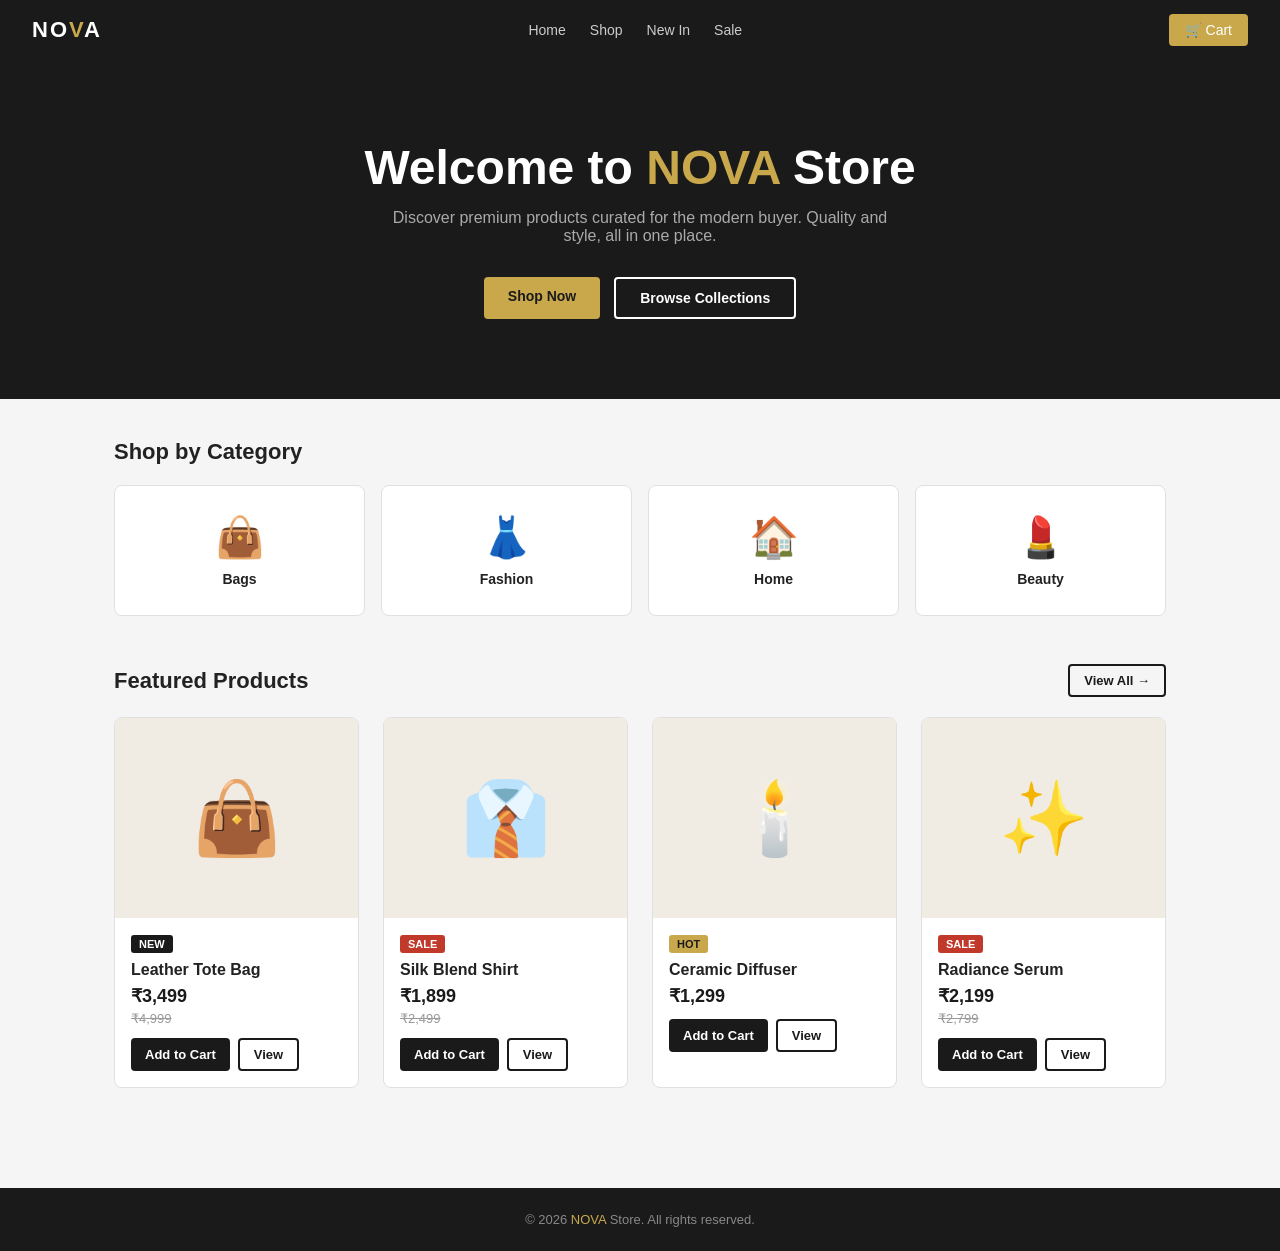
==== index.html @ 588d84c9 "message" ====
<!DOCTYPE html>
<html lang="en">
<head>
<meta charset="UTF-8"><meta name="viewport" content="width=device-width,initial-scale=1">
<title>NOVA Store — Home</title>
<link rel="stylesheet" href="style.css">
<style>
.hero { background:#1a1a1a; padding:80px 32px; text-align:center; }
.hero h1 { font-size:48px; color:#fff; margin-bottom:14px; }
.hero h1 span { color:#c9a84c; }
.hero p { color:#aaa; font-size:16px; margin-bottom:32px; max-width:500px; margin-left:auto; margin-right:auto; }
.hero-btns { display:flex; gap:14px; justify-content:center; flex-wrap:wrap; }

.categories { display:grid; grid-template-columns:repeat(4,1fr); gap:16px; margin-bottom:48px; }
.cat-card { background:#fff; border-radius:8px; padding:28px 16px; text-align:center; border:1px solid #e0e0e0; cursor:pointer; text-decoration:none; color:#222; transition:box-shadow 0.2s; }
.cat-card:hover { box-shadow:0 4px 16px rgba(0,0,0,0.1); }
.cat-card .icon { font-size:40px; margin-bottom:10px; }
.cat-card h4 { font-size:14px; font-weight:600; }

.products-grid { display:grid; grid-template-columns:repeat(4,1fr); gap:24px; }
@media(max-width:900px){ .products-grid{grid-template-columns:repeat(2,1fr);} .categories{grid-template-columns:repeat(2,1fr);} }
@media(max-width:480px){ .products-grid{grid-template-columns:1fr;} .categories{grid-template-columns:1fr 1fr;} }
</style>
</head>
<body>

<nav>
  <a href="index.html" class="logo">NO<span>V</span>A</a>
  <ul>
    <li><a href="index.html">Home</a></li>
    <li><a href="shop.html">Shop</a></li>
    <li><a href="shop.html">New In</a></li>
    <li><a href="shop.html">Sale</a></li>
  </ul>
  <a href="cart.html" class="nav-cart" id="cart-badge">🛒 Cart</a>
</nav>

<!-- HERO -->
<section class="hero">
  <h1>Welcome to <span>NOVA</span> Store</h1>
  <p>Discover premium products curated for the modern buyer. Quality and style, all in one place.</p>
  <div class="hero-btns">
    <a href="shop.html" class="btn btn-gold">Shop Now</a>
    <a href="shop.html" class="btn btn-outline" style="color:#fff;border-color:#fff">Browse Collections</a>
  </div>
</section>

<div class="page">

  <!-- CATEGORIES -->
  <div style="margin-bottom:20px">
    <h2 style="font-size:22px;margin-bottom:20px">Shop by Category</h2>
    <div class="categories">
      <a href="shop.html?cat=bags" class="cat-card"><div class="icon">👜</div><h4>Bags</h4></a>
      <a href="shop.html?cat=fashion" class="cat-card"><div class="icon">👗</div><h4>Fashion</h4></a>
      <a href="shop.html?cat=home" class="cat-card"><div class="icon">🏠</div><h4>Home</h4></a>
      <a href="shop.html?cat=beauty" class="cat-card"><div class="icon">💄</div><h4>Beauty</h4></a>
    </div>
  </div>

  <!-- FEATURED -->
  <div style="display:flex;align-items:center;justify-content:space-between;margin-bottom:20px">
    <h2 style="font-size:22px">Featured Products</h2>
    <a href="shop.html" class="btn btn-outline btn-sm">View All →</a>
  </div>
  <div class="products-grid" id="featured"></div>

</div>

<footer>© 2026 <span>NOVA</span> Store. All rights reserved.</footer>
<div id="toast"></div>
<script src="app.js"></script>
<script>
// Show first 4 products
const grid = document.getElementById('featured');
PRODUCTS.slice(0,4).forEach(p => {
  grid.innerHTML += `
  <div class="product-card">
    <a href="product.html?id=${p.id}" style="text-decoration:none;color:inherit">
      <div class="product-img">${p.emoji}</div>
    </a>
    <div class="product-body">
      ${p.badge ? `<span class="badge badge-${p.badge}">${p.badge.toUpperCase()}</span>` : ''}
      <a href="product.html?id=${p.id}" style="text-decoration:none;color:inherit"><div class="product-name">${p.name}</div></a>
      <div class="product-price">${fmt(p.price)}</div>
      ${p.original ? `<div class="product-old-price">${fmt(p.original)}</div>` : '<div style="margin-bottom:12px"></div>'}
      <div class="product-actions">
        <button class="btn btn-dark btn-sm" onclick="addToCart(${p.id})">Add to Cart</button>
        <a href="product.html?id=${p.id}" class="btn btn-outline btn-sm">View</a>
      </div>
    </div>
  </div>`;
});
</script>
</body>
</html>
---- style.css ----
* { margin: 0; padding: 0; box-sizing: border-box; }
body { font-family: Arial, sans-serif; background: #f5f5f5; color: #222; }

/* NAV */
nav {
  background: #1a1a1a; padding: 14px 32px;
  display: flex; align-items: center; justify-content: space-between;
}
nav .logo { color: #fff; font-size: 22px; font-weight: bold; text-decoration: none; letter-spacing: 2px; }
nav .logo span { color: #c9a84c; }
nav ul { list-style: none; display: flex; gap: 24px; }
nav ul a { color: #ccc; text-decoration: none; font-size: 14px; }
nav ul a:hover { color: #c9a84c; }
.nav-cart { color: #fff; text-decoration: none; font-size: 14px; background: #c9a84c; padding: 8px 16px; border-radius: 4px; }
.nav-cart:hover { background: #b8963d; }

/* PAGE WRAPPER */
.page { max-width: 1100px; margin: 0 auto; padding: 40px 24px; }

/* BUTTONS */
.btn { display: inline-block; padding: 11px 24px; border: none; border-radius: 4px; cursor: pointer; font-size: 14px; font-weight: 600; text-decoration: none; text-align: center; transition: background 0.2s; }
.btn-gold { background: #c9a84c; color: #1a1a1a; }
.btn-gold:hover { background: #b8963d; }
.btn-dark { background: #1a1a1a; color: #fff; }
.btn-dark:hover { background: #333; }
.btn-outline { background: transparent; color: #1a1a1a; border: 2px solid #1a1a1a; }
.btn-outline:hover { background: #1a1a1a; color: #fff; }
.btn-red { background: #c0392b; color: #fff; }
.btn-red:hover { background: #a93226; }
.btn-green { background: #27ae60; color: #fff; }
.btn-green:hover { background: #229954; }
.btn-sm { padding: 7px 14px; font-size: 13px; }
.btn-full { width: 100%; display: block; }

/* PRODUCT GRID */
.products-grid { display: grid; grid-template-columns: repeat(3, 1fr); gap: 24px; }
.product-card {
  background: #fff; border-radius: 8px; overflow: hidden;
  border: 1px solid #e0e0e0; transition: box-shadow 0.2s;
}
.product-card:hover { box-shadow: 0 4px 20px rgba(0,0,0,0.1); }
.product-img { background: #f0ece4; height: 200px; display: flex; align-items: center; justify-content: center; font-size: 72px; }
.product-body { padding: 16px; }
.product-name { font-size: 16px; font-weight: 600; margin-bottom: 6px; }
.product-price { font-size: 18px; font-weight: bold; color: #1a1a1a; margin-bottom: 4px; }
.product-old-price { font-size: 13px; color: #999; text-decoration: line-through; margin-bottom: 12px; }
.product-actions { display: flex; gap: 8px; flex-wrap: wrap; }
.badge { display: inline-block; font-size: 11px; font-weight: 700; padding: 3px 8px; border-radius: 3px; margin-bottom: 8px; }
.badge-sale { background: #c0392b; color: #fff; }
.badge-new { background: #1a1a1a; color: #fff; }
.badge-hot { background: #c9a84c; color: #1a1a1a; }

/* CART TABLE */
.cart-table { width: 100%; border-collapse: collapse; background: #fff; border-radius: 8px; overflow: hidden; }
.cart-table th { background: #1a1a1a; color: #fff; padding: 14px 16px; text-align: left; font-size: 13px; letter-spacing: 1px; text-transform: uppercase; }
.cart-table td { padding: 16px; border-bottom: 1px solid #eee; font-size: 14px; }
.cart-table tr:last-child td { border-bottom: none; }
.cart-table .item-name { font-weight: 600; }
.cart-table .item-emoji { font-size: 32px; }
.qty-controls { display: flex; align-items: center; gap: 8px; }
.qty-btn { width: 30px; height: 30px; border: 1px solid #ccc; background: #f5f5f5; cursor: pointer; font-size: 16px; border-radius: 4px; }
.qty-btn:hover { background: #e0e0e0; }
.cart-summary { background: #fff; border-radius: 8px; padding: 24px; border: 1px solid #e0e0e0; }
.summary-row { display: flex; justify-content: space-between; padding: 8px 0; font-size: 15px; border-bottom: 1px solid #f0f0f0; }
.summary-row.total { font-weight: bold; font-size: 18px; border-bottom: none; padding-top: 14px; }
.summary-row .free { color: #27ae60; font-weight: 600; }

/* CHECKOUT FORM */
.checkout-grid { display: grid; grid-template-columns: 1fr 360px; gap: 32px; align-items: start; }
.form-card { background: #fff; border-radius: 8px; padding: 28px; border: 1px solid #e0e0e0; }
.form-card h3 { font-size: 16px; font-weight: 700; margin-bottom: 20px; padding-bottom: 10px; border-bottom: 2px solid #c9a84c; }
.form-row { display: grid; grid-template-columns: 1fr 1fr; gap: 16px; }
.form-group { display: flex; flex-direction: column; gap: 6px; margin-bottom: 16px; }
.form-group label { font-size: 12px; font-weight: 600; color: #555; text-transform: uppercase; letter-spacing: 0.5px; }
.form-group input, .form-group select {
  padding: 11px 12px; border: 1px solid #ddd; border-radius: 4px;
  font-size: 14px; outline: none; font-family: Arial, sans-serif;
}
.form-group input:focus, .form-group select:focus { border-color: #c9a84c; }
.payment-opts { display: flex; flex-direction: column; gap: 10px; margin-bottom: 16px; }
.pay-opt { padding: 12px 16px; border: 2px solid #e0e0e0; border-radius: 6px; cursor: pointer; font-size: 14px; display: flex; align-items: center; gap: 10px; }
.pay-opt.selected { border-color: #c9a84c; background: #fdf9ee; }
.pay-opt:hover { border-color: #c9a84c; }

/* ORDER SUMMARY CARD */
.order-card { background: #fff; border-radius: 8px; padding: 24px; border: 1px solid #e0e0e0; }
.order-card h3 { font-size: 16px; font-weight: 700; margin-bottom: 18px; padding-bottom: 10px; border-bottom: 2px solid #c9a84c; }
.order-item { display: flex; align-items: center; gap: 12px; padding: 10px 0; border-bottom: 1px solid #f0f0f0; font-size: 14px; }
.order-item:last-of-type { border-bottom: none; }
.order-item-emoji { font-size: 28px; }
.order-item-name { flex: 1; font-weight: 500; }
.order-item-price { font-weight: 600; }

/* CONFIRMATION */
.confirm-box { background: #fff; border-radius: 10px; padding: 48px; text-align: center; max-width: 560px; margin: 0 auto; border: 1px solid #e0e0e0; }
.confirm-icon { font-size: 64px; margin-bottom: 16px; }
.confirm-box h2 { font-size: 28px; margin-bottom: 10px; }
.confirm-box p { color: #666; margin-bottom: 24px; line-height: 1.6; }
.order-id-box { background: #f5f5f5; padding: 12px 20px; border-radius: 6px; display: inline-block; margin-bottom: 28px; font-size: 14px; }
.order-id-box strong { color: #c9a84c; font-size: 16px; }
.confirm-actions { display: flex; gap: 12px; justify-content: center; flex-wrap: wrap; }

/* PRODUCT DETAIL */
.detail-grid { display: grid; grid-template-columns: 1fr 1fr; gap: 40px; align-items: start; }
.detail-img { background: #f0ece4; border-radius: 8px; height: 400px; display: flex; align-items: center; justify-content: center; font-size: 120px; }
.detail-brand { font-size: 12px; color: #999; letter-spacing: 2px; text-transform: uppercase; margin-bottom: 8px; }
.detail-name { font-size: 28px; font-weight: 700; margin-bottom: 12px; line-height: 1.2; }
.detail-stars { color: #c9a84c; font-size: 16px; margin-bottom: 16px; }
.detail-price { font-size: 28px; font-weight: bold; margin-bottom: 6px; }
.detail-old { font-size: 16px; color: #999; text-decoration: line-through; margin-bottom: 16px; }
.detail-desc { color: #555; line-height: 1.7; margin-bottom: 24px; font-size: 15px; }
.detail-actions { display: flex; flex-direction: column; gap: 12px; }
.qty-row { display: flex; align-items: center; gap: 12px; margin-bottom: 8px; }
.qty-row label { font-size: 13px; font-weight: 600; color: #555; }

/* PAGE HEADER */
.page-header { background: #1a1a1a; padding: 40px 32px; text-align: center; }
.page-header h1 { color: #fff; font-size: 32px; margin-bottom: 8px; }
.page-header p { color: #888; font-size: 14px; }
.breadcrumb { font-size: 13px; color: #888; margin-bottom: 28px; }
.breadcrumb a { color: #c9a84c; text-decoration: none; }
.breadcrumb a:hover { text-decoration: underline; }

/* EMPTY CART */
.empty-cart { text-align: center; padding: 60px 20px; background: #fff; border-radius: 8px; }
.empty-cart .icon { font-size: 56px; margin-bottom: 16px; opacity: 0.4; }
.empty-cart p { color: #888; margin-bottom: 20px; }

/* TOAST */
#toast { position: fixed; bottom: 28px; right: 28px; background: #1a1a1a; color: #fff; padding: 14px 22px; border-radius: 6px; font-size: 14px; z-index: 999; transform: translateY(80px); opacity: 0; transition: all 0.3s; box-shadow: 0 4px 20px rgba(0,0,0,0.2); }
#toast.show { transform: translateY(0); opacity: 1; }

/* FOOTER */
footer { background: #1a1a1a; color: #888; text-align: center; padding: 24px; font-size: 13px; margin-top: 60px; }
footer span { color: #c9a84c; }

/* FILTERS */
.filter-bar { display: flex; gap: 10px; flex-wrap: wrap; margin-bottom: 28px; align-items: center; }
.filter-btn { padding: 8px 18px; border: 1px solid #ddd; background: #fff; border-radius: 20px; cursor: pointer; font-size: 13px; }
.filter-btn.active, .filter-btn:hover { background: #1a1a1a; color: #fff; border-color: #1a1a1a; }

@media(max-width:768px){
  .products-grid { grid-template-columns: 1fr 1fr; }
  .checkout-grid { grid-template-columns: 1fr; }
  .detail-grid { grid-template-columns: 1fr; }
  .form-row { grid-template-columns: 1fr; }
  nav ul { display: none; }
}
@media(max-width:480px){
  .products-grid { grid-template-columns: 1fr; }
}
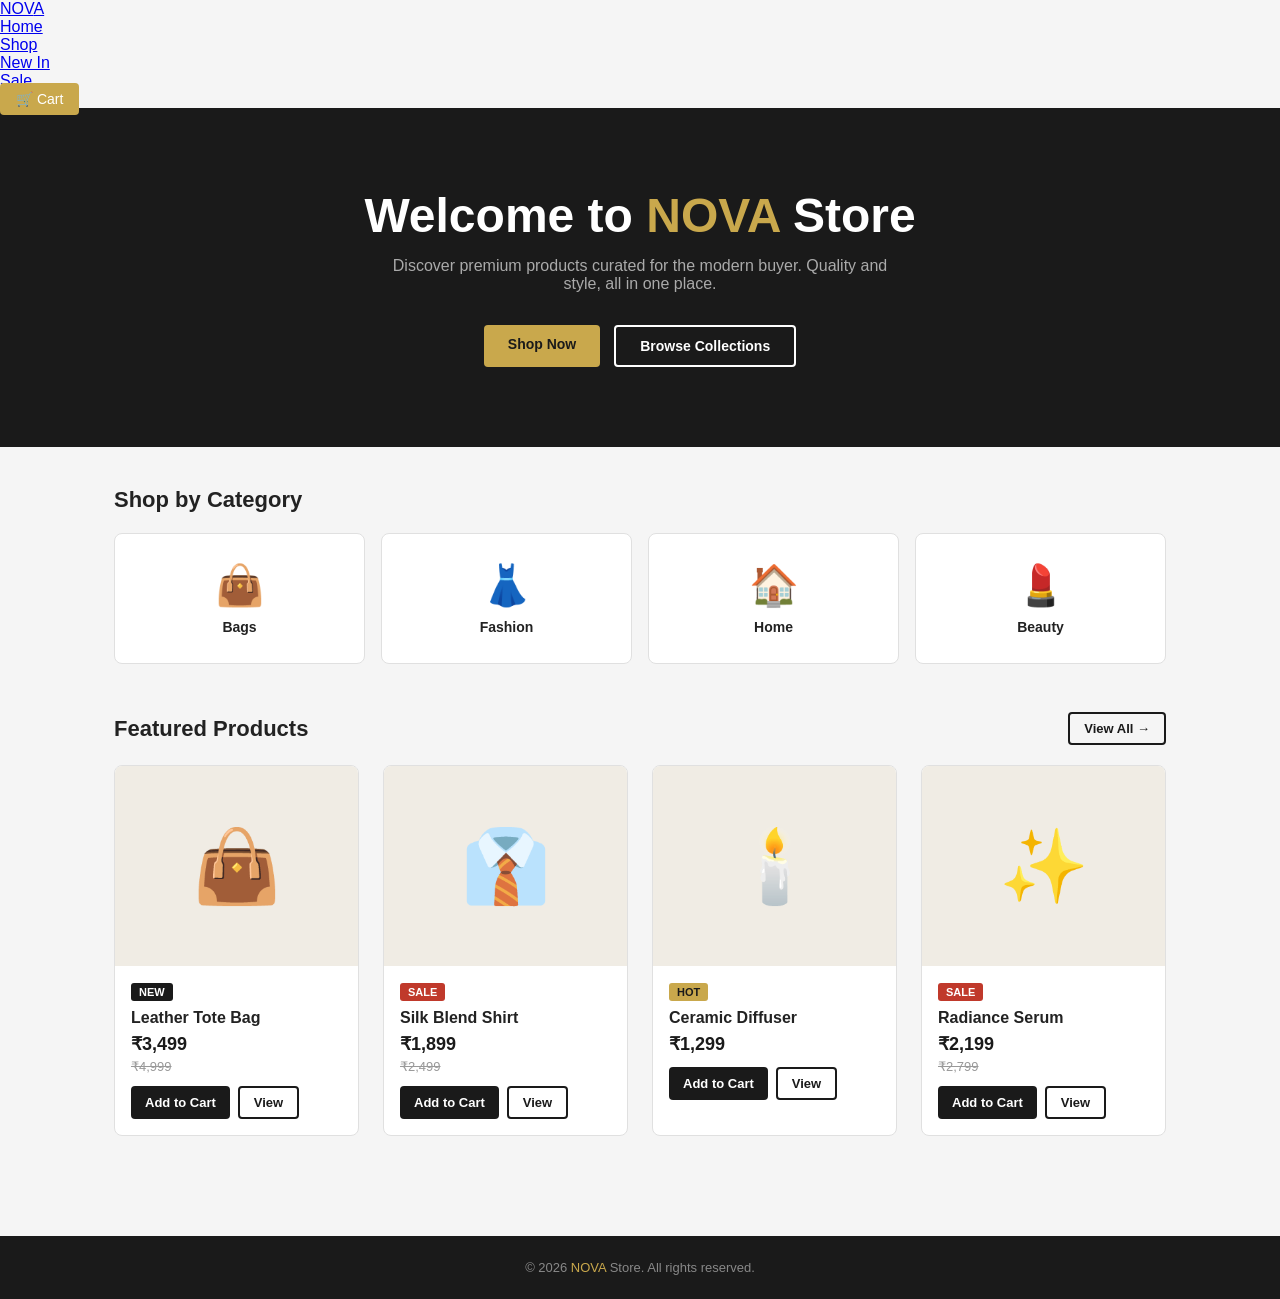
==== commit 25f3becb: "Remove opening <nav> tag from index.html Removed the opening <nav> tag from the HTML file." ====
--- a/index.html
+++ b/index.html
@@ -1,6 +1,13 @@
 <!DOCTYPE html>
 <html lang="en">
 <head>
+  <!-- Google Tag Manager -->
+<script>(function(w,d,s,l,i){w[l]=w[l]||[];w[l].push({'gtm.start':
+new Date().getTime(),event:'gtm.js'});var f=d.getElementsByTagName(s)[0],
+j=d.createElement(s),dl=l!='dataLayer'?'&l='+l:'';j.async=true;j.src=
+'https://www.googletagmanager.com/gtm.js?id='+i+dl;f.parentNode.insertBefore(j,f);
+})(window,document,'script','dataLayer','GTM-WRG99C2N');</script>
+<!-- End Google Tag Manager -->
 <meta charset="UTF-8"><meta name="viewport" content="width=device-width,initial-scale=1">
 <title>NOVA Store — Home</title>
 <link rel="stylesheet" href="style.css">
@@ -23,8 +30,10 @@
 </style>
 </head>
 <body>
-
-<nav>
+  <!-- Google Tag Manager (noscript) -->
+<noscript><iframe src="https://www.googletagmanager.com/ns.html?id=GTM-WRG99C2N"
+height="0" width="0" style="display:none;visibility:hidden"></iframe></noscript>
+<!-- End Google Tag Manager (noscript) -->
   <a href="index.html" class="logo">NO<span>V</span>A</a>
   <ul>
     <li><a href="index.html">Home</a></li>
